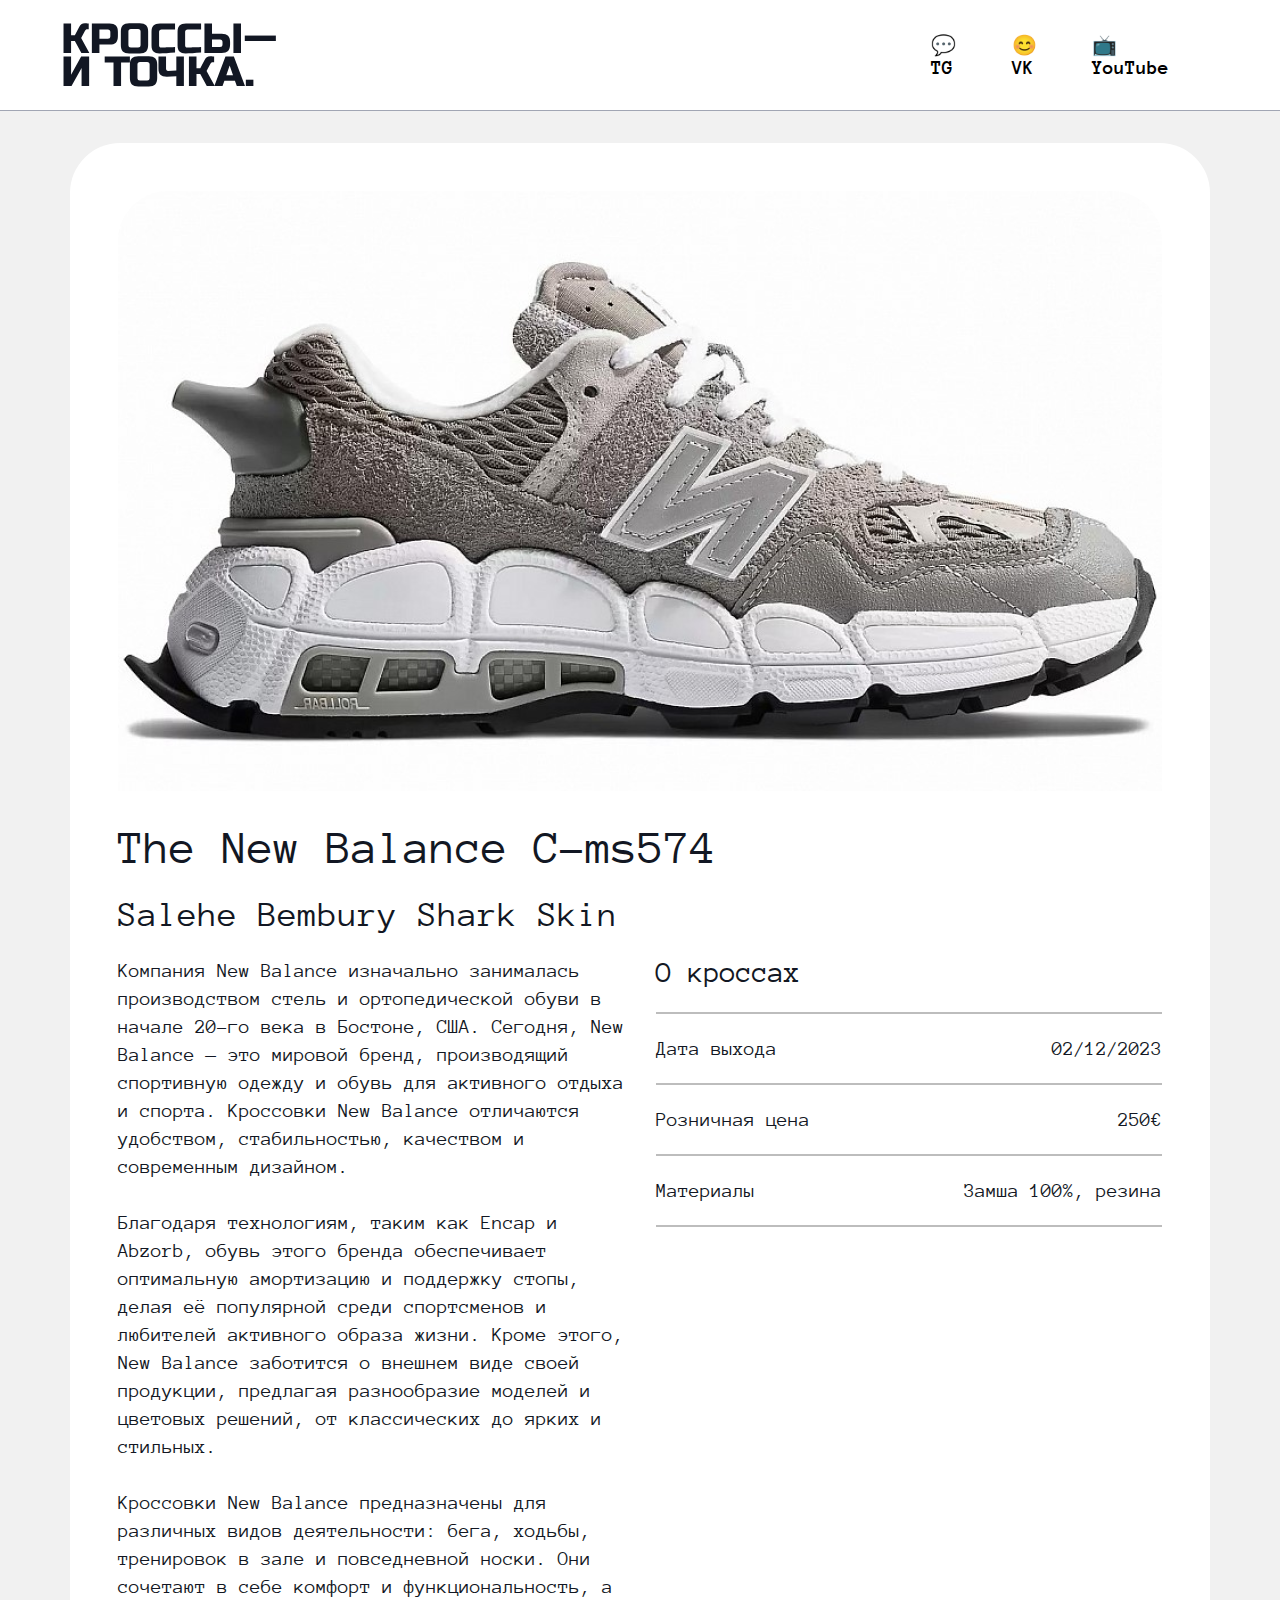
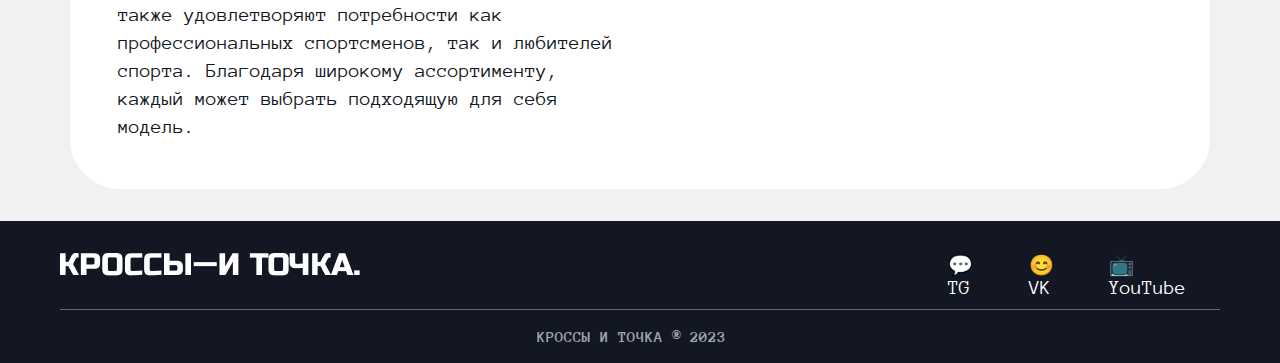
==== detail-kross-1.html @ 025e6097 "add 2 detail page" ====
<!DOCTYPE html>
<html lang="ru">

<head>
    <meta charset="UTF-8">
    <meta name="viewport" content="width=device-width, initial-scale=1.0">
    <title>Кроссы — и точка</title>
    <link rel="stylesheet" href="style.css" />
</head>

<body>
    <header class="header">
        <div class="header_logo">
            <a href="index.html">
                <img src="./images/logo.svg" alt="логотип сайта">
            </a>
        </div>
        <nav class="header_navigation">
            <ul class="header_navigation_list">
                <li>
                    <a href="#" class="header_navigation_social">💬 TG</a>
                </li>
                <li>
                    <a href="#" class="header_navigation_social">😊 VK</a>
                </li>
                <li>
                    <a href="#" class="header_navigation_social">📺 YouTube</a>
                </li>
            </ul>
        </nav>
    </header>
    <div class="header_line">
    </div>

    <section class="detail-content">
        <div class="detail-content-card">
            <div class="detail-content-card-foto">
                <img src="./images/sneaker-big1__img.png" alt="The New Balance C-ms574">
            </div>
            <div class="detail-content-card-text">
                <h1>The New Balance C-ms574</h1>
                <h4>Salehe Bembury Shark Skin</h4>
                <div class="detail-content-card-detail">
                    <div class="detail-content-card-text-description">
                        <p>Компания New Balance изначально занималась производством стель и ортопедической обуви в начале 20-го века в Бостоне, США. Сегодня, New Balance — это мировой бренд, производящий спортивную одежду и обувь для активного отдыха и спорта. Кроссовки New Balance отличаются удобством, стабильностью, качеством и современным дизайном.<br>
                            <br>
                            Благодаря технологиям, таким как Encap и Abzorb, обувь этого бренда обеспечивает оптимальную амортизацию и поддержку стопы, делая её популярной среди спортсменов и любителей активного образа жизни. Кроме этого, New Balance заботится о внешнем виде своей продукции, предлагая разнообразие моделей и цветовых решений, от классических до ярких и стильных.<br>
                            <br>
                            Кроссовки New Balance предназначены для различных видов деятельности: бега, ходьбы, тренировок в зале и повседневной носки. Они сочетают в себе комфорт и функциональность, а также удовлетворяют потребности как профессиональных спортсменов, так и любителей спорта. Благодаря широкому ассортименту, каждый может выбрать подходящую для себя модель.
                        </p>
                    </div>
                    <div class="detail-content-card-text-parameters">
                        <h5>О кроссах</h5>
                        <div class="parameter-line"></div>
                        <div class="detail-content-card-text-parameter">
                            <p class="parameter-title">Дата выхода</p>
                            <p class="parameter-value">02/12/2023</p>
                        </div>
                        <div class="parameter-line"></div>
                        <div class="detail-content-card-text-parameter">
                            <p class="parameter-title">Розничная цена</p>
                            <p class="parameter-value">250€</p>
                        </div>
                        <div class="parameter-line"></div>
                        <div class="detail-content-card-text-parameter">
                            <p class="parameter-title">Материалы</p>
                            <p class="parameter-value">Замша 100%, резина</p>
                        </div>
                        <div class="parameter-line"></div>

                    </div>
                </div>

            </div>

        </div>
    </section>

    <footer>
        <div class="footer">
            <div class="footer_logo">
                <a href="index.html">
                    <img src="./images/logo-footer.png" />
                </a>
            </div>
            <nav class="footer_navigation">
                <ul class="footer_navigation_list">
                    <li>
                        <a href="#" class="footer_navigation_social">💬 TG</a>
                    </li>
                    <li>
                        <a href="#" class="footer_navigation_social">😊 VK</a>
                    </li>
                    <li>
                        <a href="#" class="footer_navigation_social">📺 YouTube</a>
                    </li>
                </ul>
            </nav>
        </div>
        <div class="footer_line"></div>
        <div>
            <p class="copy">КРОССЫ И ТОЧКА ® 2023</p>
        </div>
    </footer>
</body>

</html>
---- style.css ----
* {
	padding: 0px;
	margin: 0px;
	border: 0px;
}
*,
*:before,
*:after {
	-moz-box-sizing: border-box;
	-webkit-box-sizing: border-box;
	box-sizing: border-box;
}
:focus,
:active {
	outline: none;
}
aside,
nav,
footer,
header,
section {
	display: block;
}
ul li {
	list-style: none;
}
a,
a:visited {
	text-decoration: none;
}
img {
	vertical-align: top;
}
h1,
h2,
h3,
h4,
h5,
h6 {
	font-weight: inherit;
	font-size: inherit;
}

@font-face {
    font-family: "Anonymous Pro";
    src: url(fonts/AnonymousPro-Bold.ttf);
    font-weight: 700;
}

@font-face {
  font-family: "Anonymous Pro";
  src: url(fonts/AnonymousPro-Regular.ttf);
}

@font-face {
  font-family: "IBM Plex Mono";
  src: url(fonts/IBMPlexMono-Regular.ttf);
  font-weight: 500;
}

body {
  display: flex;
  flex-direction: column;
  justify-content: flex-start;
  align-items: center;
  width: 100%;
  min-height: 100vh;
  flex: 1 0 auto;
}

.header {
  display: flex;
  justify-content: space-between;
  align-items: center;
  width: 1440px;
  height: 110px;
  background-color: white;
}

.header_logo {
  width: 100%;
  max-width: 212px;
  margin-left: 143px;
}

.header_navigation {
  width: 272px;
  height: 20px;
  display: flex;
  align-items: center;
  justify-content: space-between;
  column-gap: 24px;
  margin-right: 157px;
}

.header_navigation_list {
  display: flex;
  column-gap: 24px;
}

.header_navigation_social {
  color: #000;
  font-family: "Anonymous Pro";
  font-size: 20px;
  font-weight: 700;
  max-height: 20px;
}

.header_line {
  width: 1440px;
  height: 1px;
  background-color: #A1A6B4;
}

.content {
  background-color: #F1F1F1;
  display: flex;
  flex-direction: column;
  align-items: center;
  width: 100%;
  max-width: 1440px;
  max-height: 1642px;
  flex: 1 0 auto;
}

h2 {
    font-family: "IBM Plex Mono", sans-serif;
    font-size: 48px;
    font-weight: 500;
    color: #121723;
    padding-right: 420px;
    margin-top: 25px;
    margin-bottom: 24px;
}

.content_cards {
  display: grid;
  gap: 24px;
  grid-template-columns: repeat(auto-fill, minmax(370px, 1fr));
  max-width: 1160px;
  width: 100%;
  margin-bottom: 30px;
}

.card {
	display: inline-block;
  width: 370px;
  border-radius: 12px;
  background-color: white;
}

.container_image {
    width: 100%;
    height: 100%;
    max-height: 254px;
    object-fit: cover;
    object-position: center;
    border-radius: 12px;
}

.container_text_wrap {
  width: 370px;
  padding: 32px 24px;
  align-items: center;
  gap: 10px;
}

.container_title {
  font-family: "Anonymous Pro", sans-serif;
  font-weight: 700;
  font-size: 26px;
  color: #121723;
  padding-top: 32px; 
  min-height: 84px;
}

.container_text {
  font-family: "Anonymous Pro", sans-serif;
  font-weight: 400;
  font-size: 20px;
  color: #121723;
  padding-top: 10px;
}

footer {
  width: 1440px;
  height: 142px;
  background-color: #121723;
}

.footer {
  display: flex;
  justify-content: space-between;
  align-items: center;
}

.footer_logo {
  width: 299.653px;
  height: 22.32px;
  margin-left: 140px;
  margin-top: 32px;
}

.footer_navigation {
  width: 272px;
  height: 23px;
  margin-right: 140px;
  margin-top: 32px;
}

.footer_navigation_list {
  display: flex;
  gap: 24px;
}

.footer_navigation_social {
  color: white;
  font-family: "Anonymous Pro";
  font-size: 20px;
}

.footer_line {
  width: 1160px;
  height: 1px;
  background-color: #E6E8EC;
  margin-left: 140px;
  margin-right: 140px;
  margin-top: 33px;
  opacity: 0.4;
}

.copy {
  font-family: "Anonymous Pro", sans-serif;
  font-weight: 700;
  font-size: 16px;
  color: #A1A6B4;
  margin-left: 617px;
  margin-right: 140px;
  margin-top: 18px;
}

.detail-content {
  max-width: 1440px;
  height: auto;
  background-color: #F1F1F1;
  display: flex;
  padding: 0px 150px;
  flex-direction: column;
  justify-content: center;
  align-items: center;
  gap: 48px;
}

.detail-content-card {
  display: flex;
  width: 1140px;
  padding: 48px;
  flex-direction: column;
  align-items: center;
  gap: 32px;
  border-radius: 50px;
  background-color: white;
  margin: 32px 0;
}

.detail-content-card-text {
  width: 1044px;
  height: auto;
  display: flex;
  flex-direction: column;
  justify-content: space-between;
  align-items: flex-start;
  gap: 24px;
  align-self: stretch;
}

h1 {
  color: #121723;
  font-family: "Anonymous Pro";
  font-size: 48px;
  font-style: normal;
  font-weight: 400;
}

h4 {
  color: #121723;
  font-family: "Anonymous Pro";
  font-size: 36px;
  font-style: normal;
  font-weight: 400;
}

.detail-content-card-detail {
  width: 100%;
  height: auto;
  display: flex;
  justify-content: space-between;
  align-self: stretch;
  gap: 32px;
}

.detail-content-card-text-description {
  color: #121723;
  font-family: "Anonymous Pro";
  font-size: 20px;
  font-style: normal;
  font-weight: 400;
  line-height: 28px;
  width: 506px;
}

.detail-content-card-text-parameters {
  width: 506px;
  height: 258px;
  display: flex;
  flex-direction: column;
  align-items: flex-start;
  gap: 24px;
  flex: 1 0 0;
}

h5 {
  color: #121723;
  font-family: "Anonymous Pro";
  font-size: 30px;
  font-style: normal;
  font-weight: 400;
}

.detail-content-card-text-parameter {
  width: 506px;
  height: 45px;
  display: flex;
  align-items: flex-start;
  gap: 24px;
  align-self: stretch;
  justify-content: space-between;
}

.parameter-title {
  color: #121723;
  font-family: "Anonymous Pro";
  font-size: 20px;
  font-style: normal;
  font-weight: 400;
}

.parameter-value {
  color: #121723;
  text-align: right;
  font-family: "Anonymous Pro";
  font-size: 20px;
  font-style: normal;
  font-weight: 400;
}

.parameter-line {
  width: 506px;
  height: 1px;
  background-color: #bdbdbd;
  align-self: stretch;
  padding: 1px 0;
}
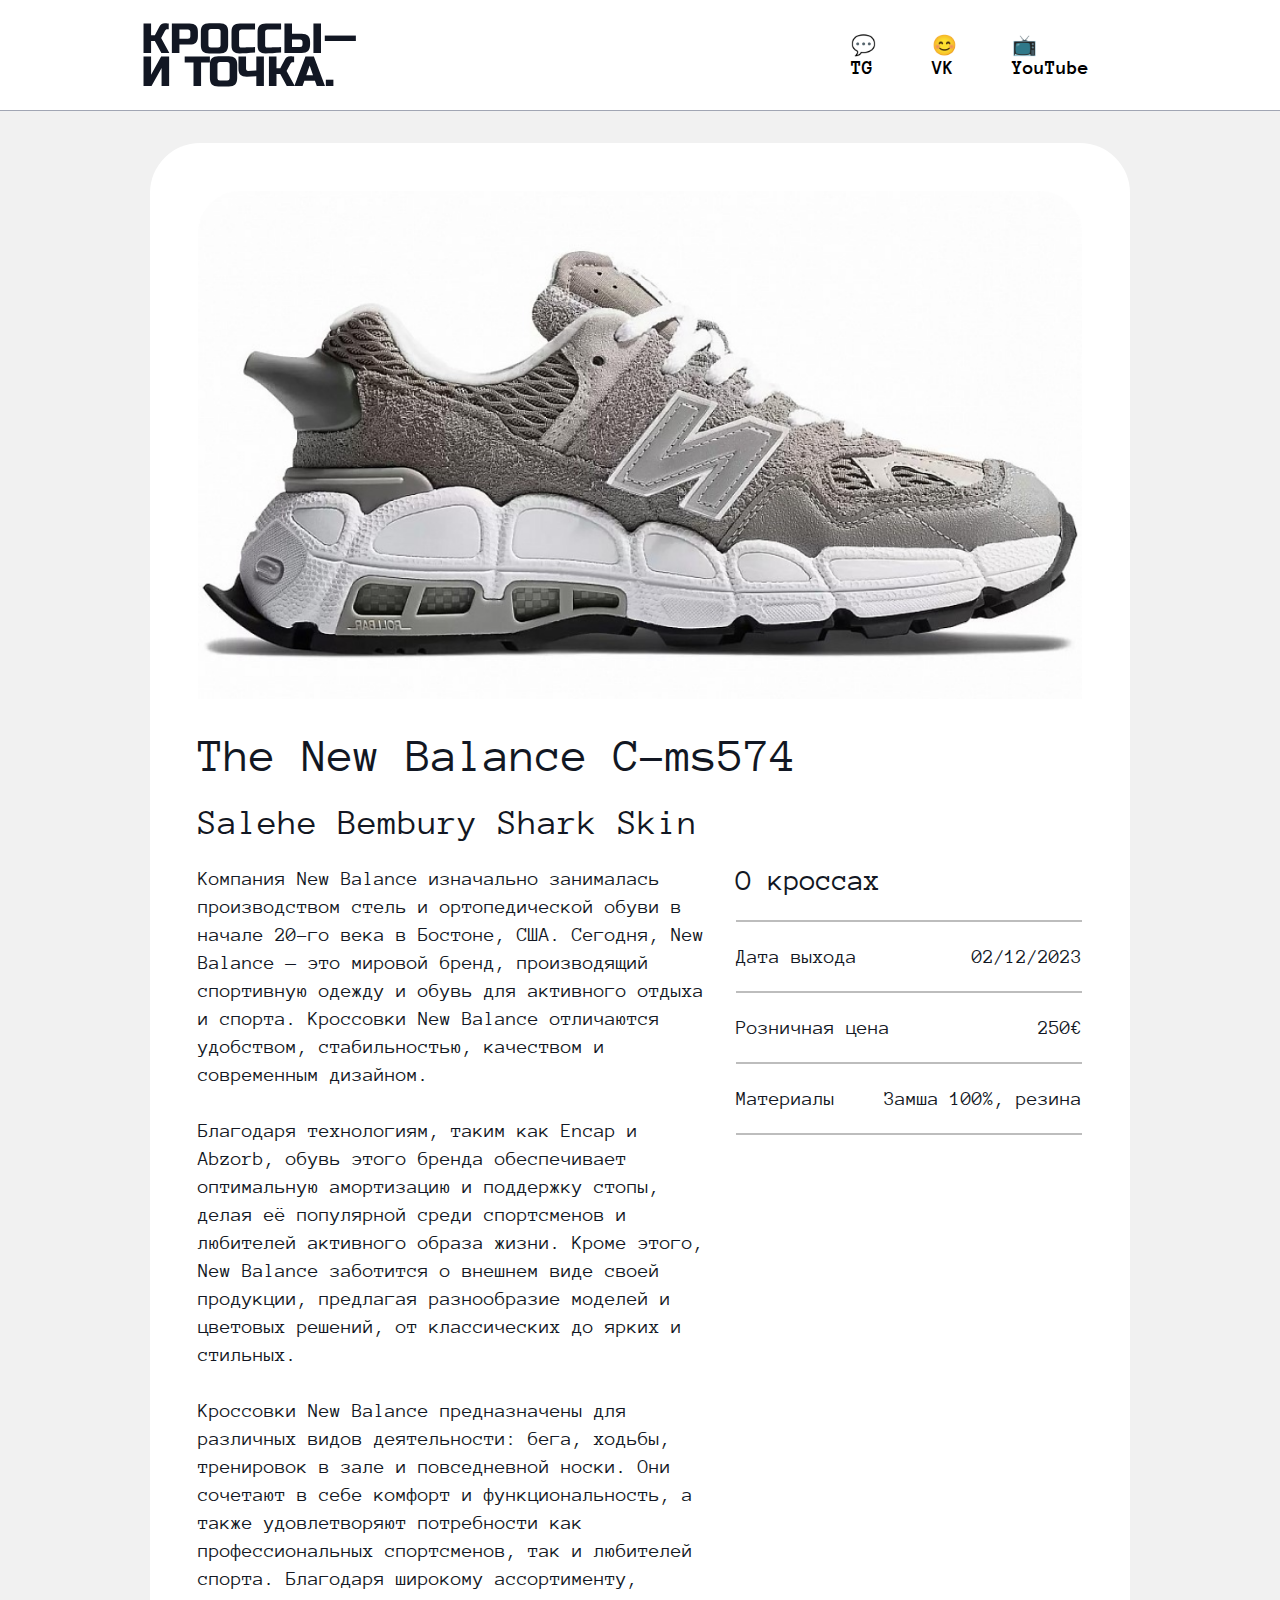
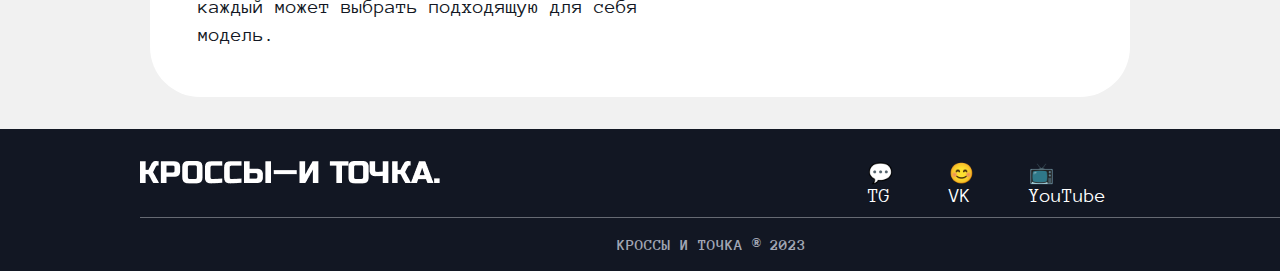
==== commit a087f54b: "fixed adaptiv" ====
--- a/detail-kross-1.html
+++ b/detail-kross-1.html
@@ -35,7 +35,7 @@
     <section class="detail-content">
         <div class="detail-content-card">
             <div class="detail-content-card-foto">
-                <img src="./images/sneaker-big1__img.png" alt="The New Balance C-ms574">
+                <img class="detail-content-foto" src="./images/sneaker-big1__img.png" alt="The New Balance C-ms574">
             </div>
             <div class="detail-content-card-text">
                 <h1>The New Balance C-ms574</h1>
--- a/style.css
+++ b/style.css
@@ -72,7 +72,8 @@
   display: flex;
   justify-content: space-between;
   align-items: center;
-  width: 1440px;
+  width: 100%;
+  max-width: 1440px;
   height: 110px;
   background-color: white;
 }
@@ -119,18 +120,24 @@
   align-items: center;
   width: 100%;
   max-width: 1440px;
-  max-height: 1642px;
+  height: auto;
   flex: 1 0 auto;
 }
 
+.div-h2 {
+  width: 100%;
+  max-width: 1160px;
+  display: flex;
+  justify-content: left;
+}
+
 h2 {
-    font-family: "IBM Plex Mono", sans-serif;
-    font-size: 48px;
-    font-weight: 500;
-    color: #121723;
-    padding-right: 420px;
-    margin-top: 25px;
-    margin-bottom: 24px;
+  font-family: "IBM Plex Mono", sans-serif;
+  font-size: 48px;
+  font-weight: 500;
+  color: #121723;
+  margin-top: 25px;
+  margin-bottom: 24px;
 }
 
 .content_cards {
@@ -183,7 +190,8 @@
 }
 
 footer {
-  width: 1440px;
+  width: 100%;
+  max-width: 1440px;
   height: 142px;
   background-color: #121723;
 }
@@ -240,6 +248,7 @@
 }
 
 .detail-content {
+  width: 100%;
   max-width: 1440px;
   height: auto;
   background-color: #F1F1F1;
@@ -253,7 +262,8 @@
 
 .detail-content-card {
   display: flex;
-  width: 1140px;
+  width: 100%;
+  max-width: 1140px;
   padding: 48px;
   flex-direction: column;
   align-items: center;
@@ -263,8 +273,19 @@
   margin: 32px 0;
 }
 
+.detail-content-card-foto {
+  width: 100%;
+  max-width: 1140px;
+}
+
+.detail-content-foto {
+  width: 100%;
+  max-width: 1140px;
+}
+
 .detail-content-card-text {
-  width: 1044px;
+  width: 100%;
+  max-width: 1044px;
   height: auto;
   display: flex;
   flex-direction: column;
@@ -306,11 +327,13 @@
   font-style: normal;
   font-weight: 400;
   line-height: 28px;
+  width: 45%;
   width: 506px;
 }
 
 .detail-content-card-text-parameters {
-  width: 506px;
+  width: 45%;
+  max-width: 506px;
   height: 258px;
   display: flex;
   flex-direction: column;
@@ -328,7 +351,8 @@
 }
 
 .detail-content-card-text-parameter {
-  width: 506px;
+  width: auto;
+  max-width: 506px;
   height: 45px;
   display: flex;
   align-items: flex-start;
@@ -355,7 +379,7 @@
 }
 
 .parameter-line {
-  width: 506px;
+  width: auto;
   height: 1px;
   background-color: #bdbdbd;
   align-self: stretch;
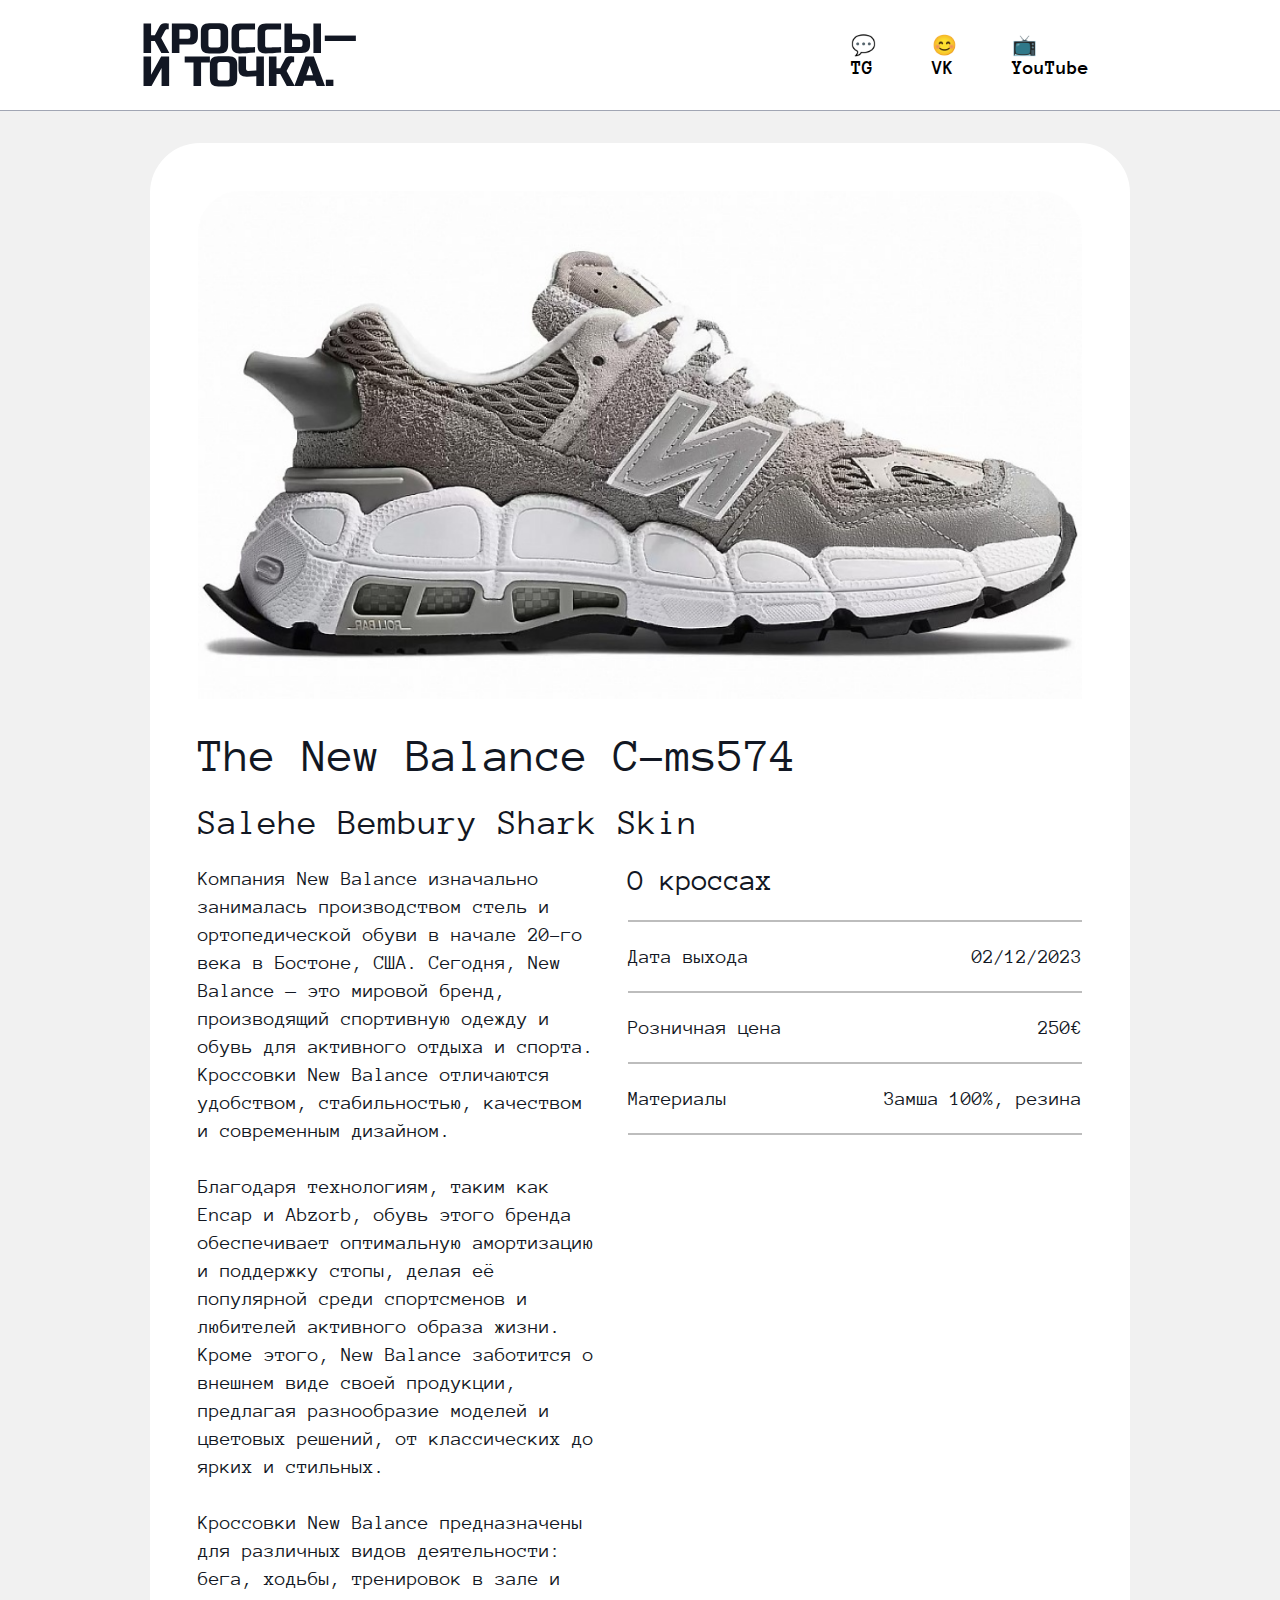
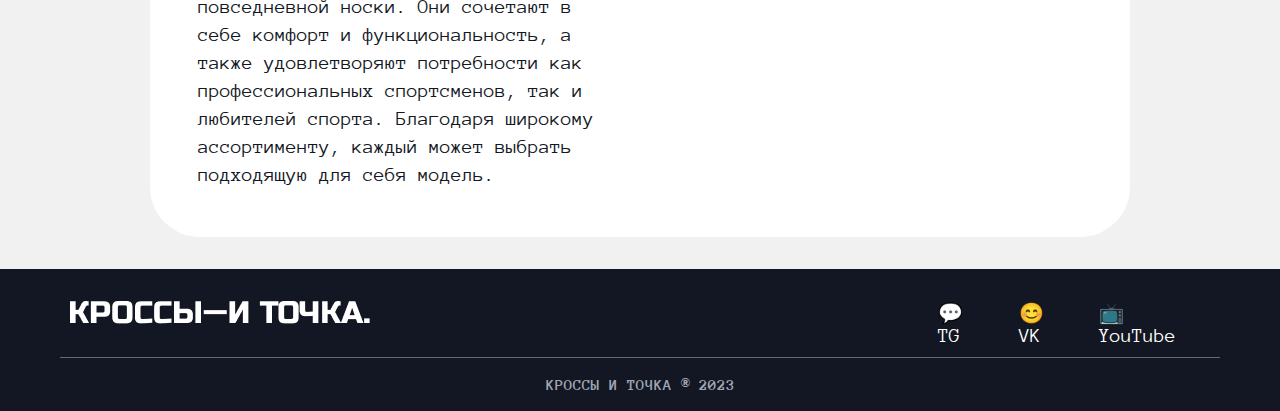
==== commit 15070bad: "fix code" ====
--- a/detail-kross-1.html
+++ b/detail-kross-1.html
@@ -67,12 +67,9 @@
                             <p class="parameter-value">Замша 100%, резина</p>
                         </div>
                         <div class="parameter-line"></div>
-
                     </div>
                 </div>
-
             </div>
-
         </div>
     </section>
 
--- a/style.css
+++ b/style.css
@@ -108,7 +108,8 @@
 }
 
 .header_line {
-  width: 1440px;
+  width: 100%;
+  max-width: 1440px;
   height: 1px;
   background-color: #A1A6B4;
 }
@@ -141,9 +142,10 @@
 }
 
 .content_cards {
-  display: grid;
+  display: flex;
   gap: 24px;
-  grid-template-columns: repeat(auto-fill, minmax(370px, 1fr));
+  flex-wrap: wrap;
+  justify-content: center;
   max-width: 1160px;
   width: 100%;
   margin-bottom: 30px;
@@ -154,19 +156,24 @@
   width: 370px;
   border-radius: 12px;
   background-color: white;
+  transition: all 300ms ease-in-out;
+}
+
+.card:hover {
+	box-shadow: 0px 4px 4px 0px rgba(0, 0, 0, 0.25);
+  transform: translateY(-5px);
 }
 
 .container_image {
     width: 100%;
-    height: 100%;
-    max-height: 254px;
-    object-fit: cover;
+    object-fit: contain;
     object-position: center;
     border-radius: 12px;
 }
 
 .container_text_wrap {
-  width: 370px;
+  width: 100%;
+  max-width: 370px;
   padding: 32px 24px;
   align-items: center;
   gap: 10px;
@@ -194,9 +201,14 @@
   max-width: 1440px;
   height: 142px;
   background-color: #121723;
+  display: flex;
+  align-items: center;
+  flex-direction: column;
 }
 
 .footer {
+  width: 100%;
+  max-width: 1140px;
   display: flex;
   justify-content: space-between;
   align-items: center;
@@ -205,14 +217,12 @@
 .footer_logo {
   width: 299.653px;
   height: 22.32px;
-  margin-left: 140px;
   margin-top: 32px;
 }
 
 .footer_navigation {
   width: 272px;
   height: 23px;
-  margin-right: 140px;
   margin-top: 32px;
 }
 
@@ -228,11 +238,10 @@
 }
 
 .footer_line {
-  width: 1160px;
+  width: 100%;
+  max-width: 1160px;
   height: 1px;
   background-color: #E6E8EC;
-  margin-left: 140px;
-  margin-right: 140px;
   margin-top: 33px;
   opacity: 0.4;
 }
@@ -242,8 +251,6 @@
   font-weight: 700;
   font-size: 16px;
   color: #A1A6B4;
-  margin-left: 617px;
-  margin-right: 140px;
   margin-top: 18px;
 }
 
@@ -328,12 +335,10 @@
   font-weight: 400;
   line-height: 28px;
   width: 45%;
-  width: 506px;
 }
 
 .detail-content-card-text-parameters {
   width: 45%;
-  max-width: 506px;
   height: 258px;
   display: flex;
   flex-direction: column;
@@ -352,7 +357,6 @@
 
 .detail-content-card-text-parameter {
   width: auto;
-  max-width: 506px;
   height: 45px;
   display: flex;
   align-items: flex-start;
@@ -384,4 +388,102 @@
   background-color: #bdbdbd;
   align-self: stretch;
   padding: 1px 0;
+}
+
+@media screen and (max-width: 1170px) {
+  .div-h2 {
+    justify-content: center;
+  }
+  .header_logo,
+  .header_navigation {
+    margin: 0;
+  }
+  .header {
+    padding: 0 30px;
+  }
+  .footer {
+    padding: 0 30px;
+  }
+}
+
+@media screen and (max-width: 1000px) {
+  .detail-content-card-detail {
+    flex-wrap: wrap;
+    justify-content: center;
+  }
+  .detail-content-card-text-description {
+    width: 100%;
+  }
+}
+
+@media screen and (max-width: 765px) {
+  .header {
+    flex-wrap: wrap;
+    flex-direction: column;
+    justify-content: center;
+    gap: 24px;
+    margin: 24px 0;
+  }
+  .header_logo,
+  .header_navigation {
+    margin: 0;
+  }
+  .detail-content {
+    padding-left: 16px;
+    padding-right: 16px;
+  }
+  .detail-content-card {
+    border-radius: 12px;
+    padding: 24px;
+  }
+  h1 {
+    font-size: 40px;
+  }
+  h2 {
+    font-size: 32px;
+    padding: 0 16px;
+  }
+  h4 {
+    font-size: 30px;
+  }
+  .detail-content-card-detail {
+    flex-wrap: wrap;
+    justify-content: center;
+  }
+  .detail-content-card-text-description,
+  .parameter-title,
+  .parameter-value {
+    font-size: 16px;
+  }
+  .detail-content-card-text-description {
+    width: 100%;
+  }
+  footer {
+    height: 195px;
+  }
+  .footer {
+    flex-wrap: wrap;
+    flex-direction: column;
+    justify-content: center;
+  }
+}
+
+@media screen and (max-width: 400px) {
+  .header {
+    flex-wrap: wrap;
+    justify-content: center;
+  }
+  .header_logo,
+  .header_navigation {
+    margin: 0;
+    gap: 24px;
+  }
+  h2 {
+    font-size: 32px;
+    padding: 0 16px;
+  }
+  .card {
+    width: 343px;
+    height: auto;
+  }
 }